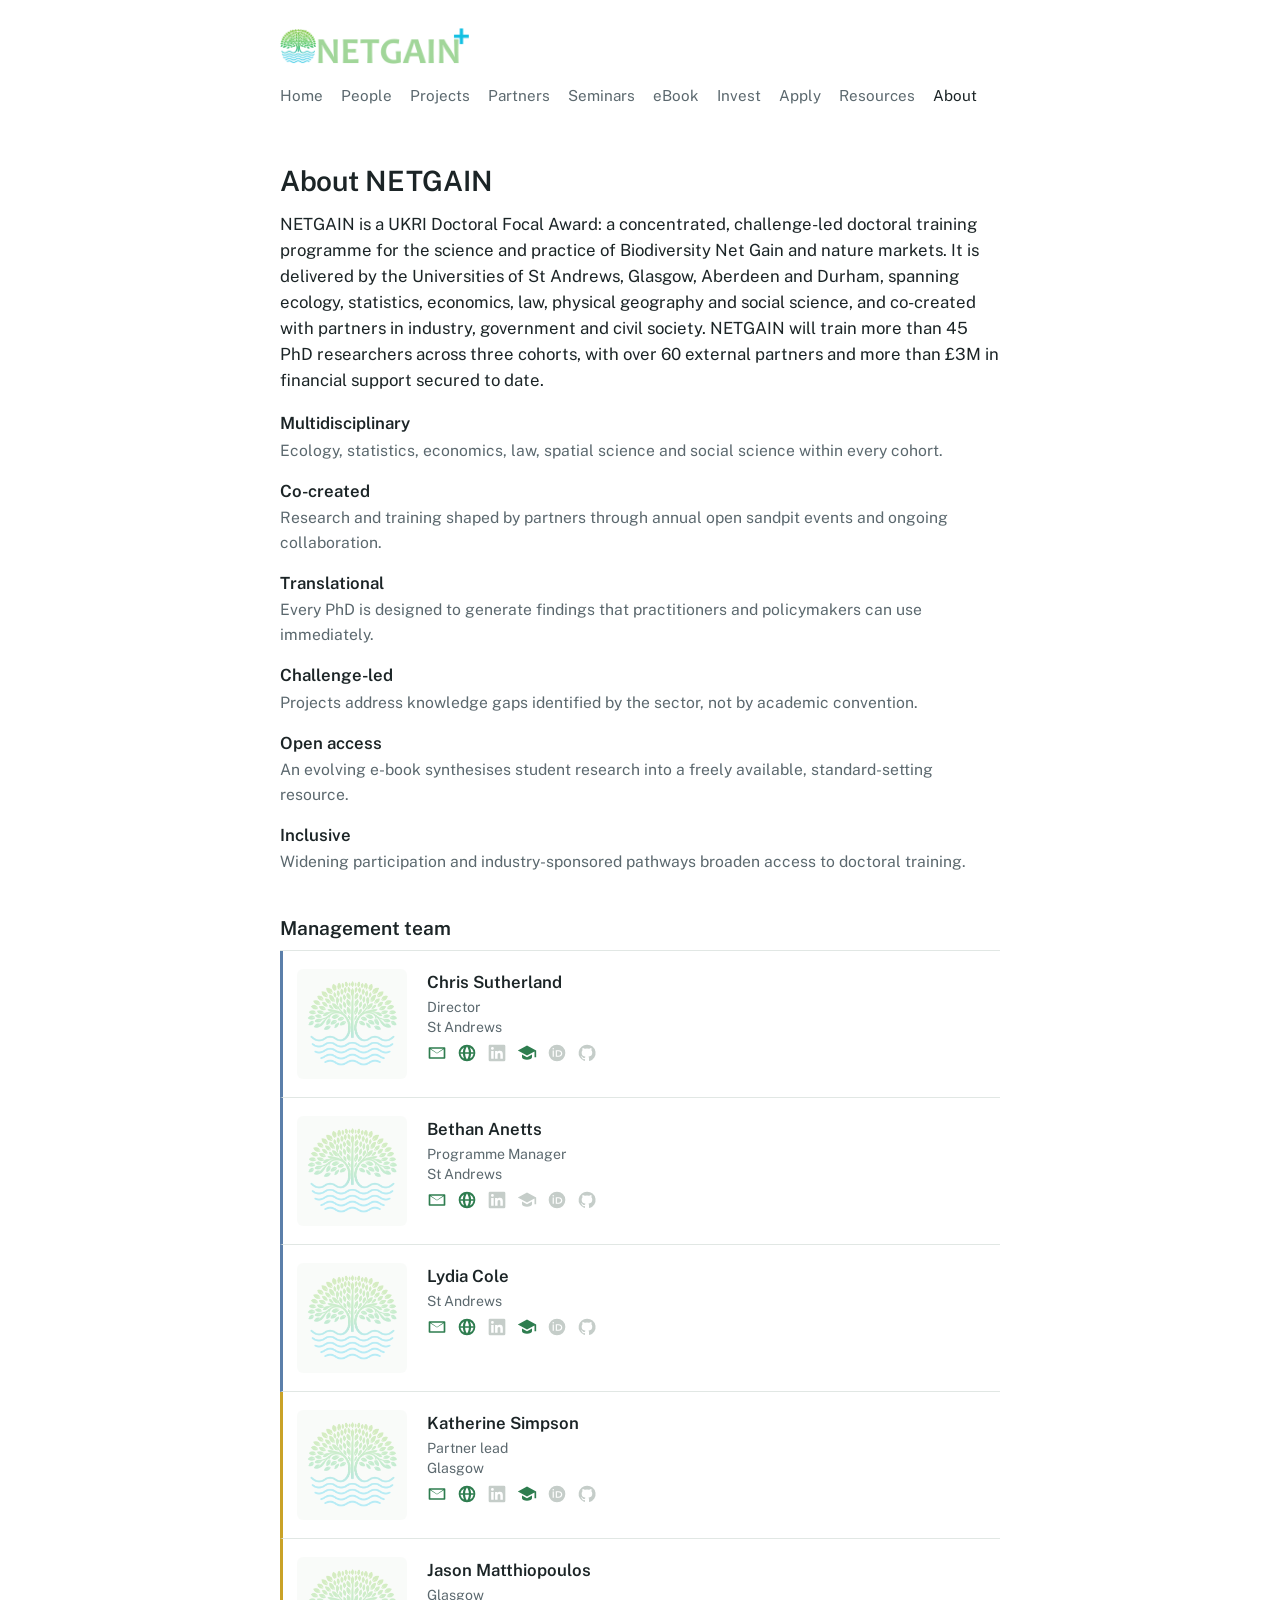
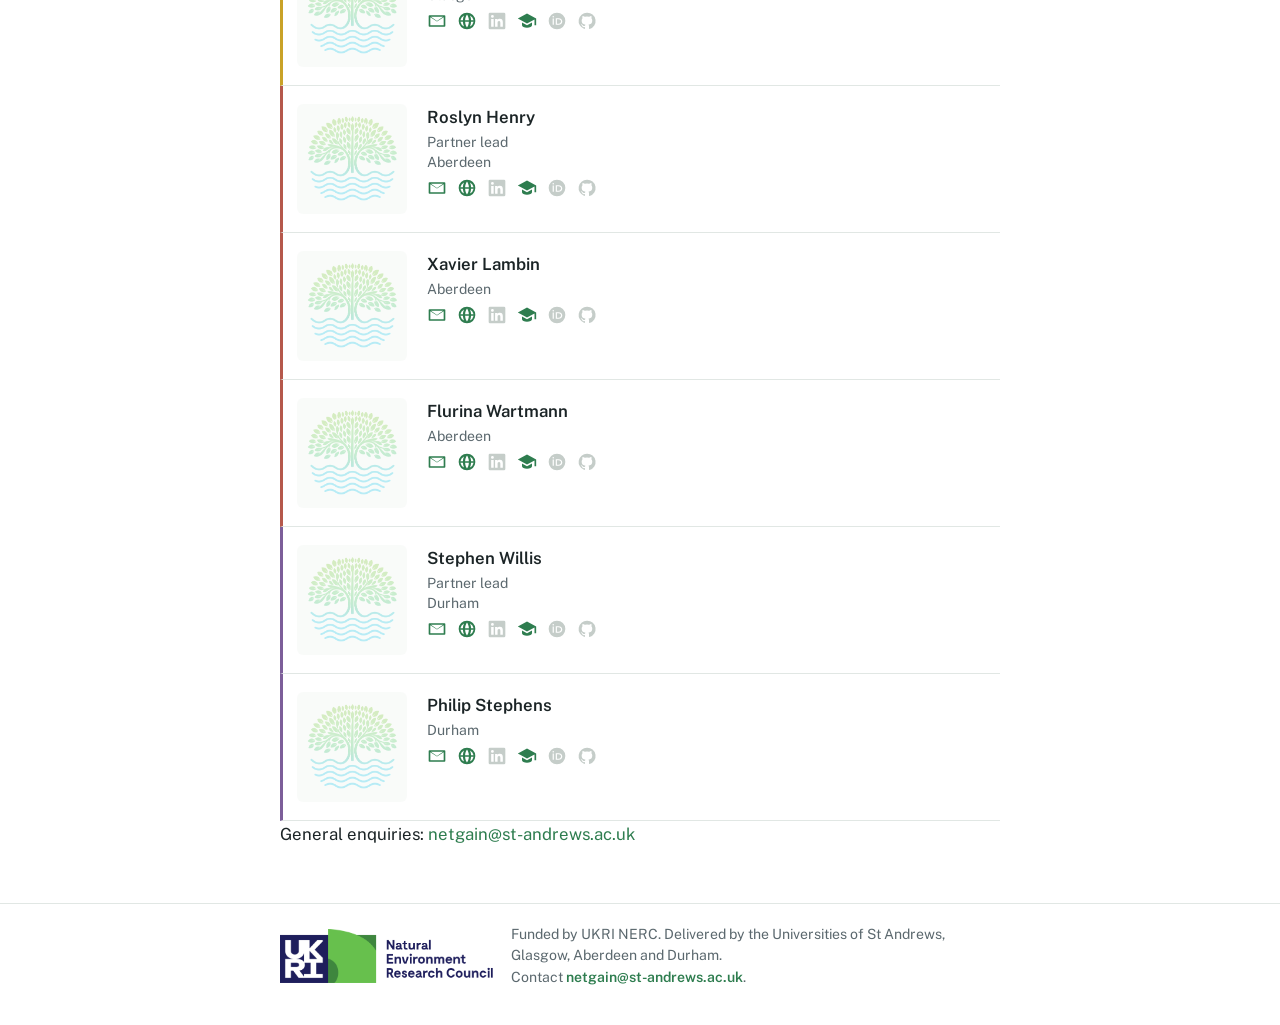
==== about.html @ c15785ba "People and team: photoname and type columns for headshots Co-Authored-By: Claude Fable 5.1 <noreply@" ====
<!doctype html>
<html lang="en-GB">
<head>
<meta charset="utf-8">
<meta name="viewport" content="width=device-width, initial-scale=1">
<title>About | NETGAIN</title>
<meta name="description" content="About the NETGAIN Doctoral Focal Award and its management team.">
<link rel="icon" type="image/png" sizes="64x64" href="assets/brand/favicon.png">
<link rel="icon" type="image/png" sizes="512x512" href="assets/brand/favicon-512.png">
<link rel="apple-touch-icon" href="assets/brand/apple-touch-icon.png">
<link rel="preconnect" href="https://fonts.googleapis.com">
<link rel="preconnect" href="https://fonts.gstatic.com" crossorigin>
<link href="https://fonts.googleapis.com/css2?family=Public+Sans:wght@400;600&display=swap" rel="stylesheet">
<link rel="stylesheet" href="assets/site.css?v=32">
</head>
<body>

<header class="site-header">
  <div class="wrap">
    <a class="brand" href="/" aria-label="NETGAIN home"><img src="assets/brand/logo_wide_transparent.png" alt="NETGAIN"></a>
    <button class="menu-btn" aria-expanded="false" aria-controls="nav" onclick="const n=document.getElementById('nav');const o=n.classList.toggle('open');this.setAttribute('aria-expanded',o);this.textContent=o?'Close':'Menu';this.parentElement.classList.toggle('open',o)">Menu</button>
    <nav class="nav" id="nav" aria-label="Main">
      <a href="/">Home</a>
      <a href="/people.html">People</a>
      <a href="/projects.html">Projects</a>
      <a href="/partners.html">Partners</a>
      <a href="/seminars.html">Seminars</a>
      <a href="/ebook.html">eBook</a>
      <a href="/invest.html">Invest</a>
      <a href="/apply.html">Apply</a>
      <a href="/resources.html">Resources</a>
      <a href="/about.html" aria-current="page">About</a>
    </nav>
  </div>
</header>

<main class="wrap prose">

  <section class="intro">
    <h1>About NETGAIN</h1>
    <p>NETGAIN is a UKRI Doctoral Focal Award: a concentrated, challenge-led doctoral training programme for the science and practice of Biodiversity Net Gain and nature markets. It is delivered by the Universities of St Andrews, Glasgow, Aberdeen and Durham, spanning ecology, statistics, economics, law, physical geography and social science, and co-created with partners in industry, government and civil society. NETGAIN will train more than 45 PhD researchers across three cohorts, with over 60 external partners and more than £3M in financial support secured to date.</p>
  </section>

  <dl class="defs">
    <dt>Multidisciplinary</dt><dd>Ecology, statistics, economics, law, spatial science and social science within every cohort.</dd>
    <dt>Co-created</dt><dd>Research and training shaped by partners through annual open sandpit events and ongoing collaboration.</dd>
    <dt>Translational</dt><dd>Every PhD is designed to generate findings that practitioners and policymakers can use immediately.</dd>
    <dt>Challenge-led</dt><dd>Projects address knowledge gaps identified by the sector, not by academic convention.</dd>
    <dt>Open access</dt><dd>An evolving e-book synthesises student research into a freely available, standard-setting resource.</dd>
    <dt>Inclusive</dt><dd>Widening participation and industry-sponsored pathways broaden access to doctoral training.</dd>
  </dl>


  <h2>Management team</h2>
  <ul class="people" id="team-list"></ul>
  <p class="quiet">General enquiries: <a href="mailto:netgain@st-andrews.ac.uk">netgain@st-andrews.ac.uk</a></p>

</main>

<footer class="site-footer">
  <div class="wrap">
    <span class="funder"><img src="assets/brand/ukri-nerc.png" alt="UKRI Natural Environment Research Council" onerror="this.remove()"><span>Funded by UKRI NERC. Delivered by the Universities of St Andrews, Glasgow, Aberdeen and Durham.<br>Contact <a class="email" href="mailto:netgain@st-andrews.ac.uk">netgain@st-andrews.ac.uk</a>.</span></span>
  </div>
</footer>

<script src="assets/common.js?v=32"></script>
<script src="assets/team.js?v=32"></script>
</body>
</html>
---- assets/site.css ----
:root {
  --ink: #1B2426;
  --ink-2: #5B686E;
  --link: #2E7D4F;
  --deep: #0E3B4A;
  --leaf: #7FC26F;
  --tide: #1BBFE0;
  --line: #E1E7E4;
  --tag: #EEF5EE;
  --paper: #FFFFFF;
  --sans: "Public Sans", system-ui, -apple-system, "Segoe UI", sans-serif;
  --max: 760px;
}

* { box-sizing: border-box; }
html { -webkit-text-size-adjust: 100%; }
body {
  margin: 0;
  font-family: var(--sans);
  font-size: 1.05rem;
  line-height: 1.55;
  color: var(--ink);
  background: var(--paper);
}
a { color: var(--link); text-decoration: none; }
a:hover { text-decoration: underline; text-underline-offset: 3px; }
:focus-visible { outline: 2px solid var(--tide); outline-offset: 2px; }
h1, h2 { font-weight: 600; line-height: 1.2; margin: 0 0 0.5em; }
h1 { font-size: 2rem; letter-spacing: -0.01em; }
h2 { font-size: 1.15rem; margin-top: 2.4em; }
p { margin: 0 0 1em; }

.wrap { max-width: var(--max); margin: 0 auto; padding: 0 20px; }

/* Header */
.site-header .wrap {
  display: flex; align-items: center; justify-content: space-between; gap: 20px; flex-wrap: wrap;
  padding-top: 28px; padding-bottom: 20px;
}
.brand img { display: block; height: 36px; width: auto; }
.nav { display: flex; gap: 18px; font-size: 0.95rem; }
.nav a { color: var(--ink-2); }
.nav a:hover, .nav a[aria-current] { color: var(--ink); }
.menu-btn { display: none; }

@media (max-width: 640px) {
  .site-header .wrap { flex-wrap: nowrap; }
  .menu-btn {
    display: inline-flex; align-items: center; gap: 8px;
    font: inherit; font-size: 0.92rem; font-weight: 600; color: var(--deep);
    background: var(--tag); border: 1px solid var(--line); border-radius: 5px;
    padding: 7px 14px; cursor: pointer;
  }
  .menu-btn[aria-expanded="true"] { background: var(--leaf); border-color: var(--leaf); }
  .nav { display: none; }
  .nav.open {
    display: flex; flex-wrap: wrap; gap: 8px;
    width: 100%; flex-basis: 100%; padding-top: 14px;
  }
  .nav.open a {
    color: var(--ink); background: var(--tag); border-radius: 5px;
    padding: 7px 14px; font-size: 0.92rem;
  }
  .nav.open a[aria-current] { background: var(--leaf); color: var(--deep); }
  .nav.open a:hover { text-decoration: none; background: var(--line); }
  .site-header .wrap.open { flex-wrap: wrap; }
}

/* Intro */
.intro { padding-top: 36px; }
.intro p { max-width: none; }
.intro .quiet { color: var(--ink-2); font-size: 0.98rem; }

/* Latest feed */
.feed { list-style: none; margin: 0; padding: 0; border-top: 1px solid var(--line); }
.feed li { display: grid; grid-template-columns: 96px 1fr auto; gap: 12px 16px; padding: 14px 0; border-bottom: 1px solid var(--line); align-items: baseline; }
.feed time { color: var(--ink-2); font-size: 0.9rem; white-space: nowrap; }
.feed .tag { font-size: 0.78rem; color: var(--deep); background: var(--tag); padding: 2px 8px; border-radius: 3px; white-space: nowrap; justify-self: end; }
.feed .tag.call { background: var(--leaf); color: var(--deep); }
.feed .text { font-size: 1rem; }
.feed .text a::after { content: " \2197"; font-size: 0.85em; color: var(--ink-2); }
.feed .text .meta { color: var(--ink-2); font-size: 0.92rem; }
.more { display: inline-block; margin-top: 14px; font-size: 0.95rem; }

/* Footer */
.site-footer { margin-top: 56px; padding: 20px 0 36px; border-top: 1px solid var(--line); color: var(--ink-2); font-size: 0.88rem; }
.site-footer .wrap { display: flex; justify-content: flex-start; gap: 16px; flex-wrap: wrap; }
.site-footer a { color: var(--ink-2); }

@media (max-width: 560px) {
  .feed li { grid-template-columns: 1fr auto; }
  .feed time { grid-column: 1 / -1; }
}

/* Institution tints: muted versions of each university's colour */
:root {
  --inst-st-andrews: #5B7FAA;
  --inst-glasgow: #C9A227;
  --inst-aberdeen: #B5584B;
  --inst-durham: #7C5E99;
}

/* Filters */
.filters { margin: 8px 0 20px; }
.filter-row { display: flex; align-items: center; gap: 10px; flex-wrap: wrap; padding: 6px 0; }
.filter-label { color: var(--ink-2); font-size: 0.88rem; width: 64px; flex: none; }
.chips { display: flex; flex-wrap: wrap; gap: 6px; }
.chip {
  font: inherit; font-size: 0.86rem; color: var(--ink); cursor: pointer;
  background: var(--tag); border: 1px solid transparent; border-radius: 5px; padding: 4px 11px;
}
.chip:hover { background: var(--line); }
.chip[aria-pressed="true"] { background: var(--leaf); color: var(--deep); }
.chip.inst-st-andrews { box-shadow: inset 3px 0 0 var(--inst-st-andrews); }
.chip.inst-glasgow { box-shadow: inset 3px 0 0 var(--inst-glasgow); }
.chip.inst-aberdeen { box-shadow: inset 3px 0 0 var(--inst-aberdeen); }
.chip.inst-durham { box-shadow: inset 3px 0 0 var(--inst-durham); }
.count { color: var(--ink-2); font-size: 0.88rem; margin: 10px 0 0; }

/* People list */
.people { list-style: none; margin: 0; padding: 0; border-top: 1px solid var(--line); }
.person {
  display: grid; grid-template-columns: 110px 1fr; gap: 20px; align-items: start;
  padding: 18px 0 18px 14px; border-bottom: 1px solid var(--line);
  border-left: 3px solid var(--line);
}
.person.inst-st-andrews { border-left-color: var(--inst-st-andrews); }
.person.inst-glasgow { border-left-color: var(--inst-glasgow); }
.person.inst-aberdeen { border-left-color: var(--inst-aberdeen); }
.person.inst-durham { border-left-color: var(--inst-durham); }
.person img { width: 110px; height: 110px; border-radius: 6px; object-fit: cover; background: var(--tag); }
.person h3 { font-size: 1.05rem; font-weight: 600; margin: 0 0 2px; }
.person .meta { color: var(--ink-2); font-size: 0.88rem; margin: 0 0 6px; line-height: 1.45; }
.person .project { margin: 0 0 4px; font-size: 0.98rem; max-width: none; }
.person .links { margin: 2px 0 0; display: flex; gap: 10px; }
.person .links a, .person .links span { display: inline-flex; width: 20px; height: 20px; color: var(--link); }
.person .links span { color: #C5CDC9; }
.person .links svg { width: 20px; height: 20px; fill: currentColor; }
.person .links a:hover { color: var(--deep); }
@media (max-width: 560px) {
  .person { grid-template-columns: 84px 1fr; gap: 14px; }
  .person img { width: 84px; height: 84px; }
  .filter-label { width: 100%; }
}

/* Projects list */
.search { font: inherit; font-size: 0.9rem; padding: 5px 10px; border: 1px solid var(--line); border-radius: 5px; width: min(100%, 340px); }
.projects-list { list-style: none; margin: 0; padding: 0; border-top: 1px solid var(--line); }
.project-row { padding: 14px 0 14px 14px; border-bottom: 1px solid var(--line); border-left: 3px solid var(--line); --marker: 1.3em; }
.project-row.inst-st-andrews { border-left-color: var(--inst-st-andrews); }
.project-row.inst-glasgow { border-left-color: var(--inst-glasgow); }
.project-row.inst-aberdeen { border-left-color: var(--inst-aberdeen); }
.project-row.inst-durham { border-left-color: var(--inst-durham); }
.project-toggle { display: block; width: 100%; text-align: left; font: inherit; background: none; border: 0; padding: 0; cursor: pointer; color: inherit; }
.project-title { display: grid; grid-template-columns: var(--marker) 1fr; font-weight: 600; font-size: 1.02rem; line-height: 1.35; }
.project-title::before { content: "+"; color: var(--ink-2); font-weight: 400; }
.project-toggle[aria-expanded="true"] .project-title::before { content: "\2212"; }
.project-toggle:hover .project-title { color: var(--link); }
.project-team { display: block; color: var(--ink-2); font-size: 0.88rem; margin: 3px 0 0 var(--marker); }
.project-where { display: block; color: var(--ink-2); font-size: 0.88rem; margin: 1px 0 0 var(--marker); }
.partners { display: flex; flex-wrap: wrap; gap: 6px 16px; align-items: center; margin: 12px 0 0; font-size: 0.86rem; color: var(--ink-2); }
.partner img { height: 44px; width: auto; max-width: 200px; object-fit: contain; display: block; }

.project-summary { margin: 10px 0 2px var(--marker); max-width: none; font-size: 0.98rem; }
.project-summary p { margin: 0; }

/* Partners */
.tier { margin-top: 8px; }
.tier h2 { margin-top: 2em; }
.tier .quiet { color: var(--ink-2); font-size: 0.95rem; max-width: none; }
.logo-grid { list-style: none; margin: 14px 0 0; padding: 0; display: grid; grid-template-columns: repeat(4, 1fr); gap: 18px 16px; }
.logo-grid a, .logo-grid .nolink { display: block; text-decoration: none; color: var(--ink-2); }
.logo-box { display: flex; align-items: center; justify-content: center; height: 72px; border: 1px solid var(--line); border-radius: 6px; padding: 10px; background: var(--paper); }
.logo-box img { max-height: 100%; max-width: 100%; object-fit: contain; }
.logo-box img.placeholder { opacity: 0.35; max-height: 44px; }
.logo-name { display: block; font-size: 0.82rem; line-height: 1.3; margin-top: 6px; text-align: center; }
.logo-grid a:hover .logo-box { border-color: var(--leaf); }
.logo-grid a:hover .logo-name { color: var(--link); }
@media (max-width: 560px) { .logo-grid { grid-template-columns: repeat(3, 1fr); gap: 14px 10px; } .logo-box { height: 60px; } }

/* Tabs and seminars */
.tabs { display: flex; gap: 4px; border-bottom: 1px solid var(--line); margin: 4px 0 10px; }
.tab { font: inherit; font-size: 0.95rem; background: none; border: 0; border-bottom: 2px solid transparent; padding: 8px 12px; margin-bottom: -1px; color: var(--ink-2); cursor: pointer; }
.tab[aria-selected="true"] { color: var(--ink); border-bottom-color: var(--leaf); font-weight: 600; }
.tab:hover { color: var(--ink); }
.seminar-row { border-left-color: var(--leaf); }
.seminar-links { margin-top: 10px !important; font-size: 0.92rem; }
.seminar-links .dead { color: #B9C2BE; }
.empty { padding: 18px 0; color: var(--ink-2); font-size: 0.95rem; }

/* Prose pages */
.prose h1 { font-size: 1.75rem; max-width: 26ch; }
.prose h2 { font-size: 1.2rem; margin-top: 2.2em; }
.prose h3 { font-size: 1.02rem; font-weight: 600; margin: 1.6em 0 0.4em; }
.prose p { max-width: none; }
.facts { list-style: none; margin: 12px 0 0; padding: 12px 0; border-top: 1px solid var(--line); border-bottom: 1px solid var(--line); display: grid; grid-template-columns: repeat(4, 1fr); gap: 12px; font-size: 0.9rem; color: var(--ink-2); line-height: 1.35; }
.facts b { display: block; font-size: 1.4rem; font-weight: 600; color: var(--ink); }
.defs { margin: 0.6em 0 0; max-width: none; }
.defs dt { font-weight: 600; margin-top: 0.9em; }
.defs dd { margin: 0.15em 0 0; color: var(--ink-2); font-size: 0.98rem; }
.defs .cost { display: block; margin-top: 4px; color: var(--link); font-size: 0.92rem; }
.prose blockquote { margin: 1.4em 0 0; padding-left: 14px; border-left: 3px solid var(--leaf); max-width: none; }
.prose blockquote cite { display: block; font-style: normal; color: var(--ink-2); font-size: 0.88rem; margin-top: 4px; }
@media (max-width: 560px) { .facts { grid-template-columns: repeat(2, 1fr); } }

/* Folds */
.defs.invest dt { font-size: 1.05rem; margin-top: 1.2em; }
.defs.invest dd { color: var(--ink); }
.fold { border-top: 1px solid var(--line); margin-top: 1.6em; max-width: none; }
.fold:last-of-type { border-bottom: 1px solid var(--line); }
.fold summary { cursor: pointer; font-weight: 600; padding: 12px 0; list-style: none; display: grid; grid-template-columns: 1.3em 1fr; }
.fold summary::-webkit-details-marker { display: none; }
.fold summary::before { content: "+"; color: var(--ink-2); font-weight: 400; }
.fold[open] summary::before { content: "\2212"; }
.fold summary:hover { color: var(--link); }
.fold > :not(summary) { margin-left: 1.3em; }
.fold > p, .fold > dl, .fold > blockquote { margin-bottom: 1em; }
.fold .defs { margin-top: 0; }
.person img.placeholder { opacity: 0.3; object-fit: contain; padding: 10px; }
.prose .person h3 { margin: 0 0 2px; font-size: 1.05rem; }
.prose .person p { max-width: none; }

/* Invest options */
.options { list-style: none; margin: 8px 0 0; padding: 0; display: grid; gap: 14px; max-width: none; }
.options li { border: 1px solid var(--line); border-left: 3px solid var(--leaf); border-radius: 6px; padding: 16px 18px 14px; background: var(--paper); }
.prose .options h2 { margin: 0 0 6px; font-size: 1.1rem; }
.prose .options p { margin: 0 0 10px; font-size: 0.98rem; color: var(--ink); }
.option-link { font-size: 0.92rem; font-weight: 600; }

/* Apply */
.panel { padding-top: 6px; }
.prose .panel h2 { margin-top: 1.2em; }
.plain { margin: 0 0 1em; padding-left: 1.2em; max-width: none; }
.plain li { margin-bottom: 4px; }
.tabs { flex-wrap: wrap; }
.btn { display: inline-block; background: var(--canopy, #2E7D4F); color: #fff; font-weight: 600; font-size: 0.95rem; padding: 10px 18px; border-radius: 6px; text-decoration: none; }
.btn:hover { background: var(--deep); color: #fff; text-decoration: none; }
.prose .options p:has(.btn) { margin: 12px 0 10px; }

/* Resources */
.resources { list-style: none; margin: 8px 0 0; padding: 0; max-width: none; border-top: 1px solid var(--line); }
.resources li { padding: 16px 0; border-bottom: 1px solid var(--line); }
.prose .resources h2 { margin: 0 0 4px; font-size: 1.1rem; }
.prose .resources p { margin: 0 0 6px; color: var(--ink-2); font-size: 0.98rem; }
.resources .dead { color: #B9C2BE; font-size: 0.9rem; }
.funder { display: flex; align-items: center; gap: 18px; }
.funder img { height: 54px; width: auto; display: block; flex: none; }
.funder > span { max-width: none; }
.site-footer a.email { color: var(--link); font-weight: 600; }
.site-footer a.email:hover { color: var(--deep); }
@media (max-width: 560px) { .funder img { height: 46px; } }
.ebook-row { border-left-color: var(--tide); }
.doi { color: var(--ink-2); }
.cover-intro { display: flex; gap: 28px; align-items: center; margin-top: 6px; }
.cover-intro > div > p:last-child { margin-bottom: 0; }
.cover { flex: none; width: 200px; }
.cover img { width: 100%; height: auto; display: block; border: 1px solid var(--line); border-radius: 4px; box-shadow: 0 2px 8px rgba(0,0,0,0.08); }
@media (max-width: 560px) { .cover-intro { flex-direction: column; gap: 16px; } .cover { width: 130px; } }

/* People lightbox */
.open-person { font: inherit; background: none; border: 0; padding: 0; cursor: pointer; color: inherit; text-align: left; }
.open-person img { display: block; }
.open-person:hover img { outline: 2px solid var(--leaf); outline-offset: 2px; }
.bio-btn { font-size: 0.82rem; font-weight: 400; color: var(--link); margin-left: 6px; vertical-align: middle; border: 1px solid var(--line); border-radius: 4px; padding: 1px 7px; }
.bio-btn:hover { background: var(--tag); color: var(--deep); }
.lightbox { position: fixed; inset: 0; background: rgba(20, 30, 32, 0.55); display: flex; align-items: center; justify-content: center; padding: 20px; z-index: 50; }
.lightbox[hidden] { display: none; }
.lightbox-panel { position: relative; background: var(--paper); border-radius: 8px; max-width: 720px; width: 100%; max-height: 90vh; overflow: auto; padding: 28px; box-shadow: 0 10px 40px rgba(0,0,0,0.25); }
.lightbox-close { position: absolute; top: 10px; right: 12px; font: inherit; font-size: 1.6rem; line-height: 1; background: none; border: 0; color: var(--ink-2); cursor: pointer; padding: 4px 8px; }
.lightbox-close:hover { color: var(--ink); }
.lightbox-body { display: grid; grid-template-columns: 180px 1fr; gap: 24px; align-items: start; }
.lightbox-body img { width: 180px; height: 180px; object-fit: cover; border-radius: 6px; background: var(--tag); }
.lightbox-body h2 { margin: 0 0 6px; font-size: 1.35rem; }
.lightbox-body .meta { color: var(--ink-2); font-size: 0.92rem; margin: 0 0 10px; line-height: 1.45; }
.lightbox-body .project { font-weight: 600; margin: 0 0 10px; }
.lightbox-body .bio { margin: 0 0 12px; font-size: 0.98rem; }
.lightbox-body .links { margin: 0; display: flex; gap: 10px; }
.lightbox-body .links a, .lightbox-body .links span { display: inline-flex; width: 22px; height: 22px; color: var(--link); }
.lightbox-body .links span { color: #C5CDC9; }
.lightbox-body .links svg { width: 22px; height: 22px; fill: currentColor; }
@media (max-width: 560px) {
  .lightbox-body { grid-template-columns: 1fr; }
  .lightbox-body img { width: 120px; height: 120px; }
  .lightbox-panel { padding: 22px 18px; }
}
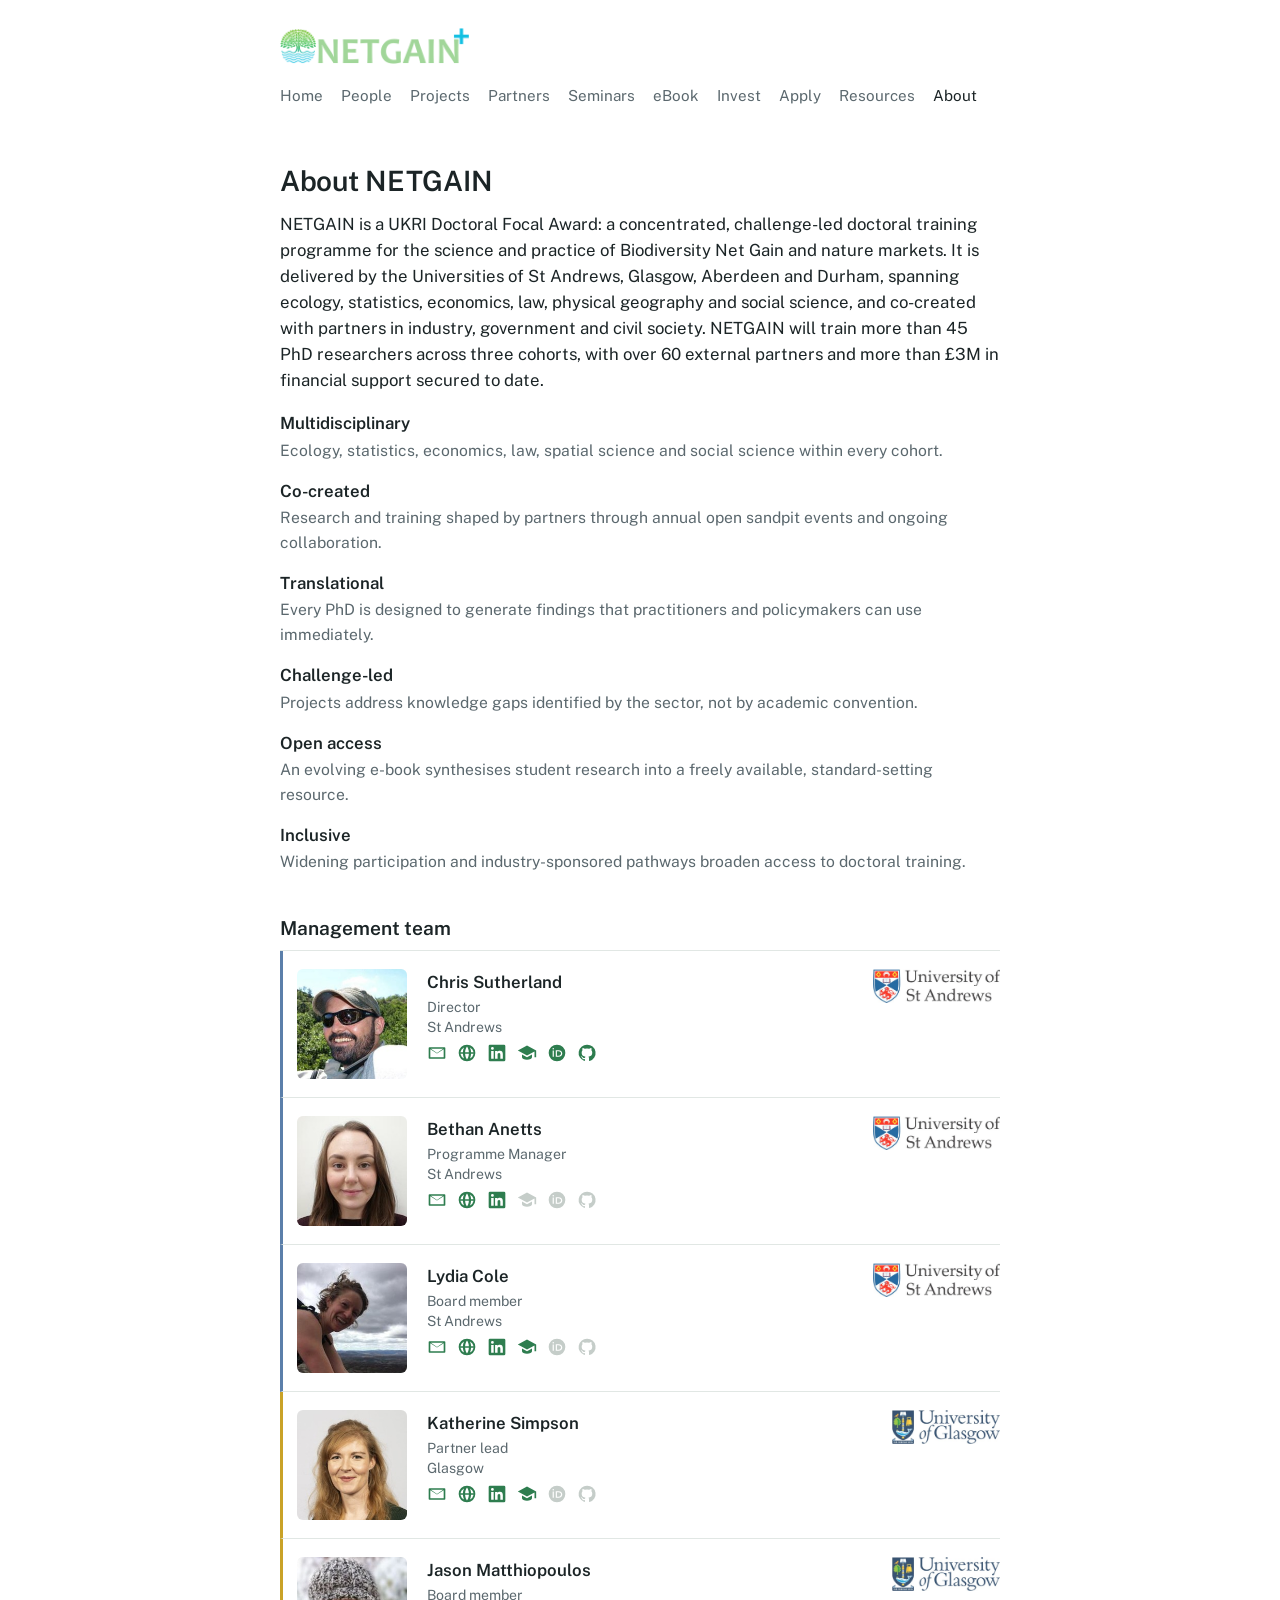
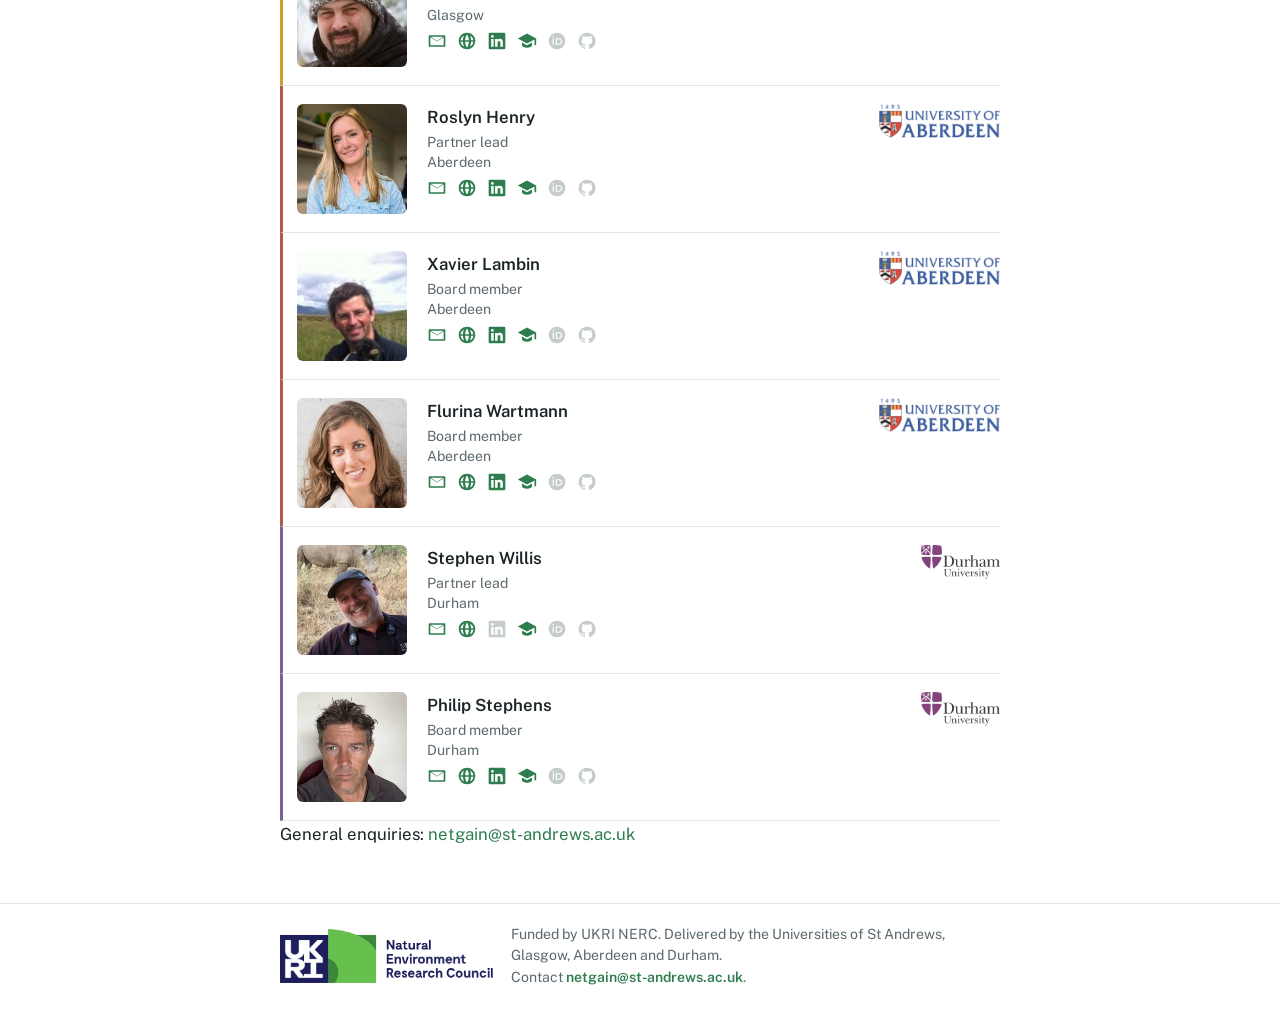
==== commit c1a57faf: "About: small university logo on each team row Co-Authored-By: Claude Fable 5.1 <noreply@anthropic.co" ====
--- a/about.html
+++ b/about.html
@@ -11,7 +11,7 @@
 <link rel="preconnect" href="https://fonts.googleapis.com">
 <link rel="preconnect" href="https://fonts.gstatic.com" crossorigin>
 <link href="https://fonts.googleapis.com/css2?family=Public+Sans:wght@400;600&display=swap" rel="stylesheet">
-<link rel="stylesheet" href="assets/site.css?v=32">
+<link rel="stylesheet" href="assets/site.css?v=35">
 </head>
 <body>
 
@@ -63,7 +63,7 @@
   </div>
 </footer>
 
-<script src="assets/common.js?v=32"></script>
-<script src="assets/team.js?v=32"></script>
+<script src="assets/common.js?v=35"></script>
+<script src="assets/team.js?v=35"></script>
 </body>
 </html>
--- a/assets/site.css
+++ b/assets/site.css
@@ -283,3 +283,13 @@
   .lightbox-body img { width: 120px; height: 120px; }
   .lightbox-panel { padding: 22px 18px; }
 }
+
+.pronouns { font-weight: 400; font-size: 0.82rem; color: var(--ink-2); margin-left: 4px; }
+.lightbox-body img.placeholder { opacity: 0.3; object-fit: contain; padding: 20px; }
+
+.logo-text { font-weight: 600; color: var(--ink-2); text-align: center; font-size: 0.95rem; line-height: 1.3; padding: 0 6px; }
+
+/* Team rows: small university logo on the right */
+#team-list .person { grid-template-columns: 110px 1fr auto; }
+#team-list .person img.uni-logo { width: auto; height: 34px; max-width: 150px; border-radius: 0; object-fit: contain; background: none; align-self: start; justify-self: end; opacity: 0.85; }
+@media (max-width: 560px) { #team-list .person { grid-template-columns: 84px 1fr; } .uni-logo { display: none; } }
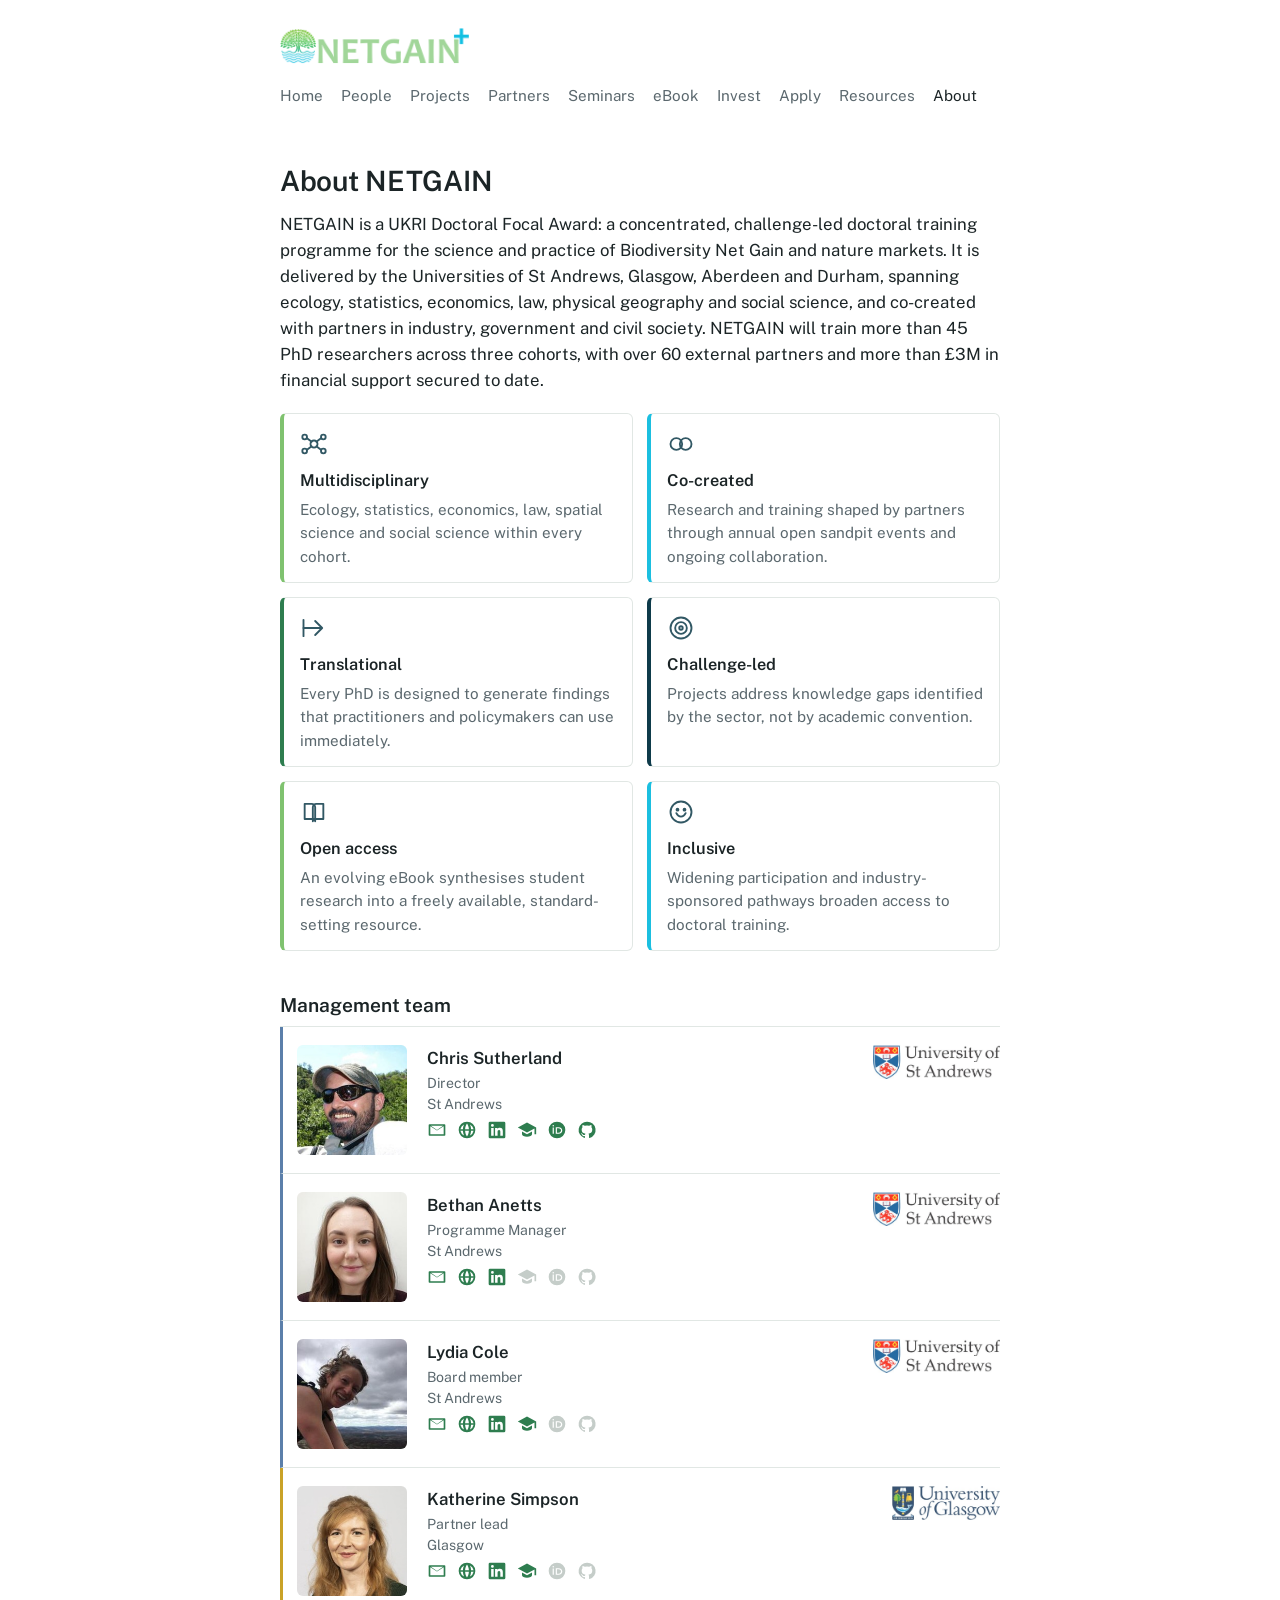
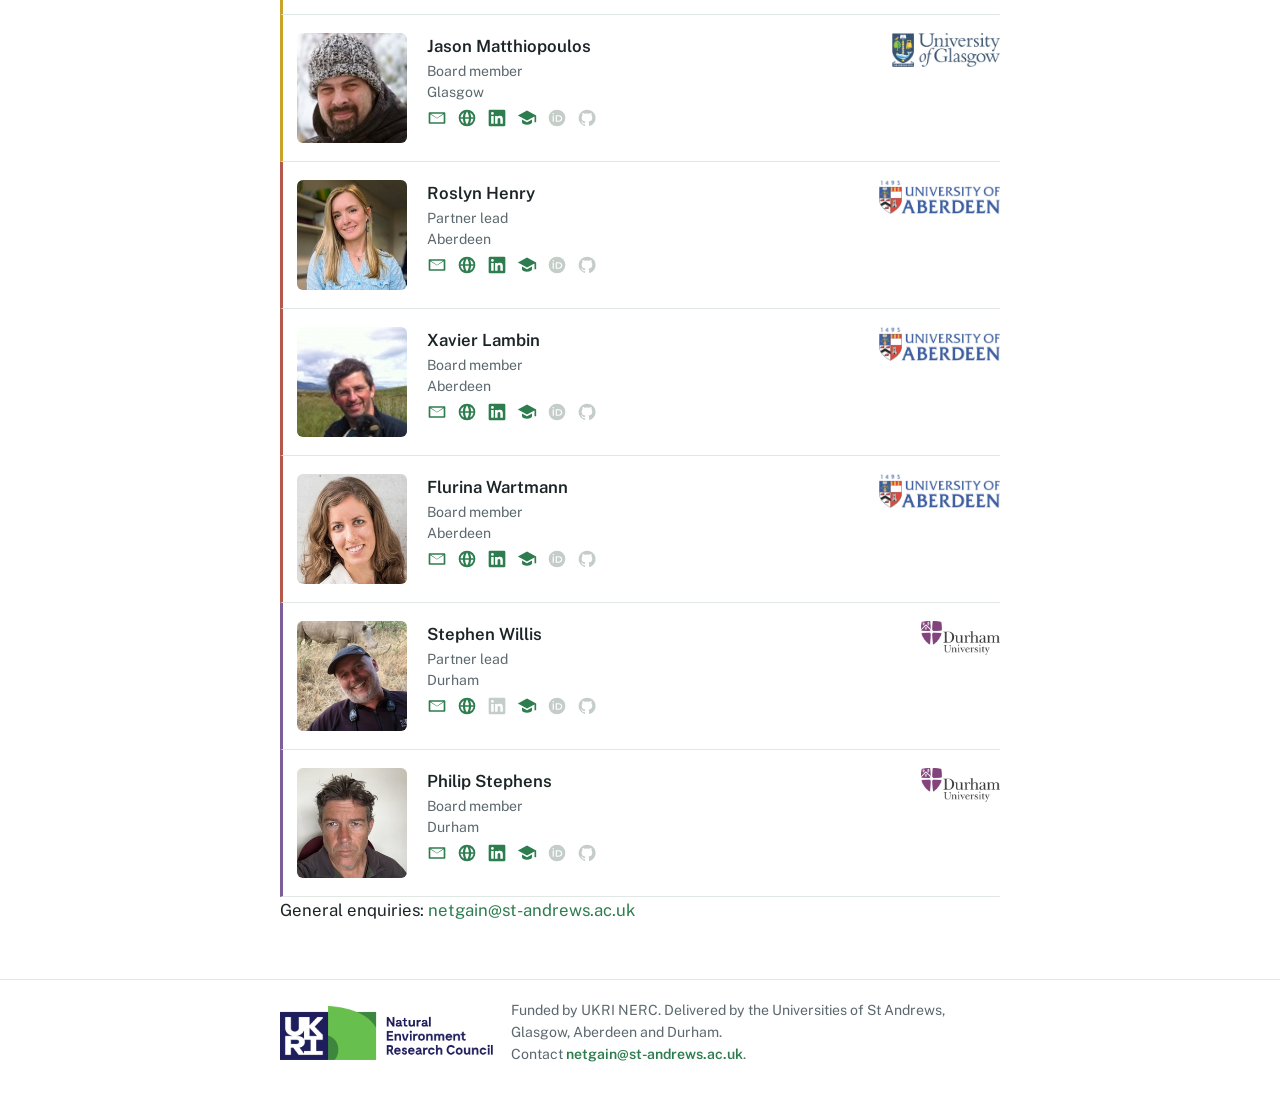
==== commit 56a0e05b: "About: core ideas as an icon tile grid Co-Authored-By: Claude Fable 5.1 <noreply@anthropic.com> Clau" ====
--- a/about.html
+++ b/about.html
@@ -11,7 +11,7 @@
 <link rel="preconnect" href="https://fonts.googleapis.com">
 <link rel="preconnect" href="https://fonts.gstatic.com" crossorigin>
 <link href="https://fonts.googleapis.com/css2?family=Public+Sans:wght@400;600&display=swap" rel="stylesheet">
-<link rel="stylesheet" href="assets/site.css?v=35">
+<link rel="stylesheet" href="assets/site.css?v=36">
 </head>
 <body>
 
@@ -41,14 +41,14 @@
     <p>NETGAIN is a UKRI Doctoral Focal Award: a concentrated, challenge-led doctoral training programme for the science and practice of Biodiversity Net Gain and nature markets. It is delivered by the Universities of St Andrews, Glasgow, Aberdeen and Durham, spanning ecology, statistics, economics, law, physical geography and social science, and co-created with partners in industry, government and civil society. NETGAIN will train more than 45 PhD researchers across three cohorts, with over 60 external partners and more than £3M in financial support secured to date.</p>
   </section>
 
-  <dl class="defs">
-    <dt>Multidisciplinary</dt><dd>Ecology, statistics, economics, law, spatial science and social science within every cohort.</dd>
-    <dt>Co-created</dt><dd>Research and training shaped by partners through annual open sandpit events and ongoing collaboration.</dd>
-    <dt>Translational</dt><dd>Every PhD is designed to generate findings that practitioners and policymakers can use immediately.</dd>
-    <dt>Challenge-led</dt><dd>Projects address knowledge gaps identified by the sector, not by academic convention.</dd>
-    <dt>Open access</dt><dd>An evolving e-book synthesises student research into a freely available, standard-setting resource.</dd>
-    <dt>Inclusive</dt><dd>Widening participation and industry-sponsored pathways broaden access to doctoral training.</dd>
-  </dl>
+  <ul class="ideas">
+    <li class="idea c1"><svg viewBox="0 0 24 24"><circle cx="12" cy="12" r="3"/><circle cx="4" cy="6" r="2"/><circle cx="20" cy="6" r="2"/><circle cx="4" cy="18" r="2"/><circle cx="20" cy="18" r="2"/><path d="M6 7l4 3M18 7l-4 3M6 17l4-3M18 17l-4-3"/></svg><h3>Multidisciplinary</h3><p>Ecology, statistics, economics, law, spatial science and social science within every cohort.</p></li>
+    <li class="idea c2"><svg viewBox="0 0 24 24"><circle cx="8" cy="12" r="5"/><circle cx="16" cy="12" r="5"/></svg><h3>Co-created</h3><p>Research and training shaped by partners through annual open sandpit events and ongoing collaboration.</p></li>
+    <li class="idea c3"><svg viewBox="0 0 24 24"><path d="M3 12h14M13 6l6 6-6 6"/><path d="M3 5v14"/></svg><h3>Translational</h3><p>Every PhD is designed to generate findings that practitioners and policymakers can use immediately.</p></li>
+    <li class="idea c4"><svg viewBox="0 0 24 24"><circle cx="12" cy="12" r="9"/><circle cx="12" cy="12" r="5"/><circle cx="12" cy="12" r="1.5"/></svg><h3>Challenge-led</h3><p>Projects address knowledge gaps identified by the sector, not by academic convention.</p></li>
+    <li class="idea c1"><svg viewBox="0 0 24 24"><path d="M4 5h6a3 3 0 0 1 3 3v12a2 2 0 0 0-2-2H4z"/><path d="M20 5h-6a3 3 0 0 0-3 3v12a2 2 0 0 1 2-2h7z"/></svg><h3>Open access</h3><p>An evolving eBook synthesises student research into a freely available, standard-setting resource.</p></li>
+    <li class="idea c2"><svg viewBox="0 0 24 24"><circle cx="12" cy="12" r="9"/><path d="M8 13c1 2 2.5 3 4 3s3-1 4-3"/><circle cx="9" cy="10" r=".8"/><circle cx="15" cy="10" r=".8"/></svg><h3>Inclusive</h3><p>Widening participation and industry-sponsored pathways broaden access to doctoral training.</p></li>
+  </ul>
 
 
   <h2>Management team</h2>
@@ -63,7 +63,7 @@
   </div>
 </footer>
 
-<script src="assets/common.js?v=35"></script>
-<script src="assets/team.js?v=35"></script>
+<script src="assets/common.js?v=36"></script>
+<script src="assets/team.js?v=36"></script>
 </body>
 </html>
--- a/assets/site.css
+++ b/assets/site.css
@@ -293,3 +293,15 @@
 #team-list .person { grid-template-columns: 110px 1fr auto; }
 #team-list .person img.uni-logo { width: auto; height: 34px; max-width: 150px; border-radius: 0; object-fit: contain; background: none; align-self: start; justify-self: end; opacity: 0.85; }
 @media (max-width: 560px) { #team-list .person { grid-template-columns: 84px 1fr; } .uni-logo { display: none; } }
+
+/* About: core ideas */
+.ideas { list-style: none; margin: 20px 0 0; padding: 0; display: grid; grid-template-columns: 1fr 1fr; gap: 14px; }
+.idea { border: 1px solid var(--line); border-left-width: 4px; border-radius: 6px; padding: 16px 16px 14px; background: var(--paper); }
+.idea.c1 { border-left-color: var(--leaf); }
+.idea.c2 { border-left-color: var(--tide); }
+.idea.c3 { border-left-color: var(--canopy, #2E7D4F); }
+.idea.c4 { border-left-color: var(--deep); }
+.idea svg { width: 28px; height: 28px; fill: none; stroke: var(--deep); stroke-width: 1.6; stroke-linecap: round; stroke-linejoin: round; display: block; margin-bottom: 10px; opacity: 0.85; }
+.prose .idea h3 { margin: 0 0 4px; font-size: 1.02rem; }
+.prose .idea p { margin: 0; font-size: 0.95rem; color: var(--ink-2); }
+@media (max-width: 560px) { .ideas { grid-template-columns: 1fr; } }
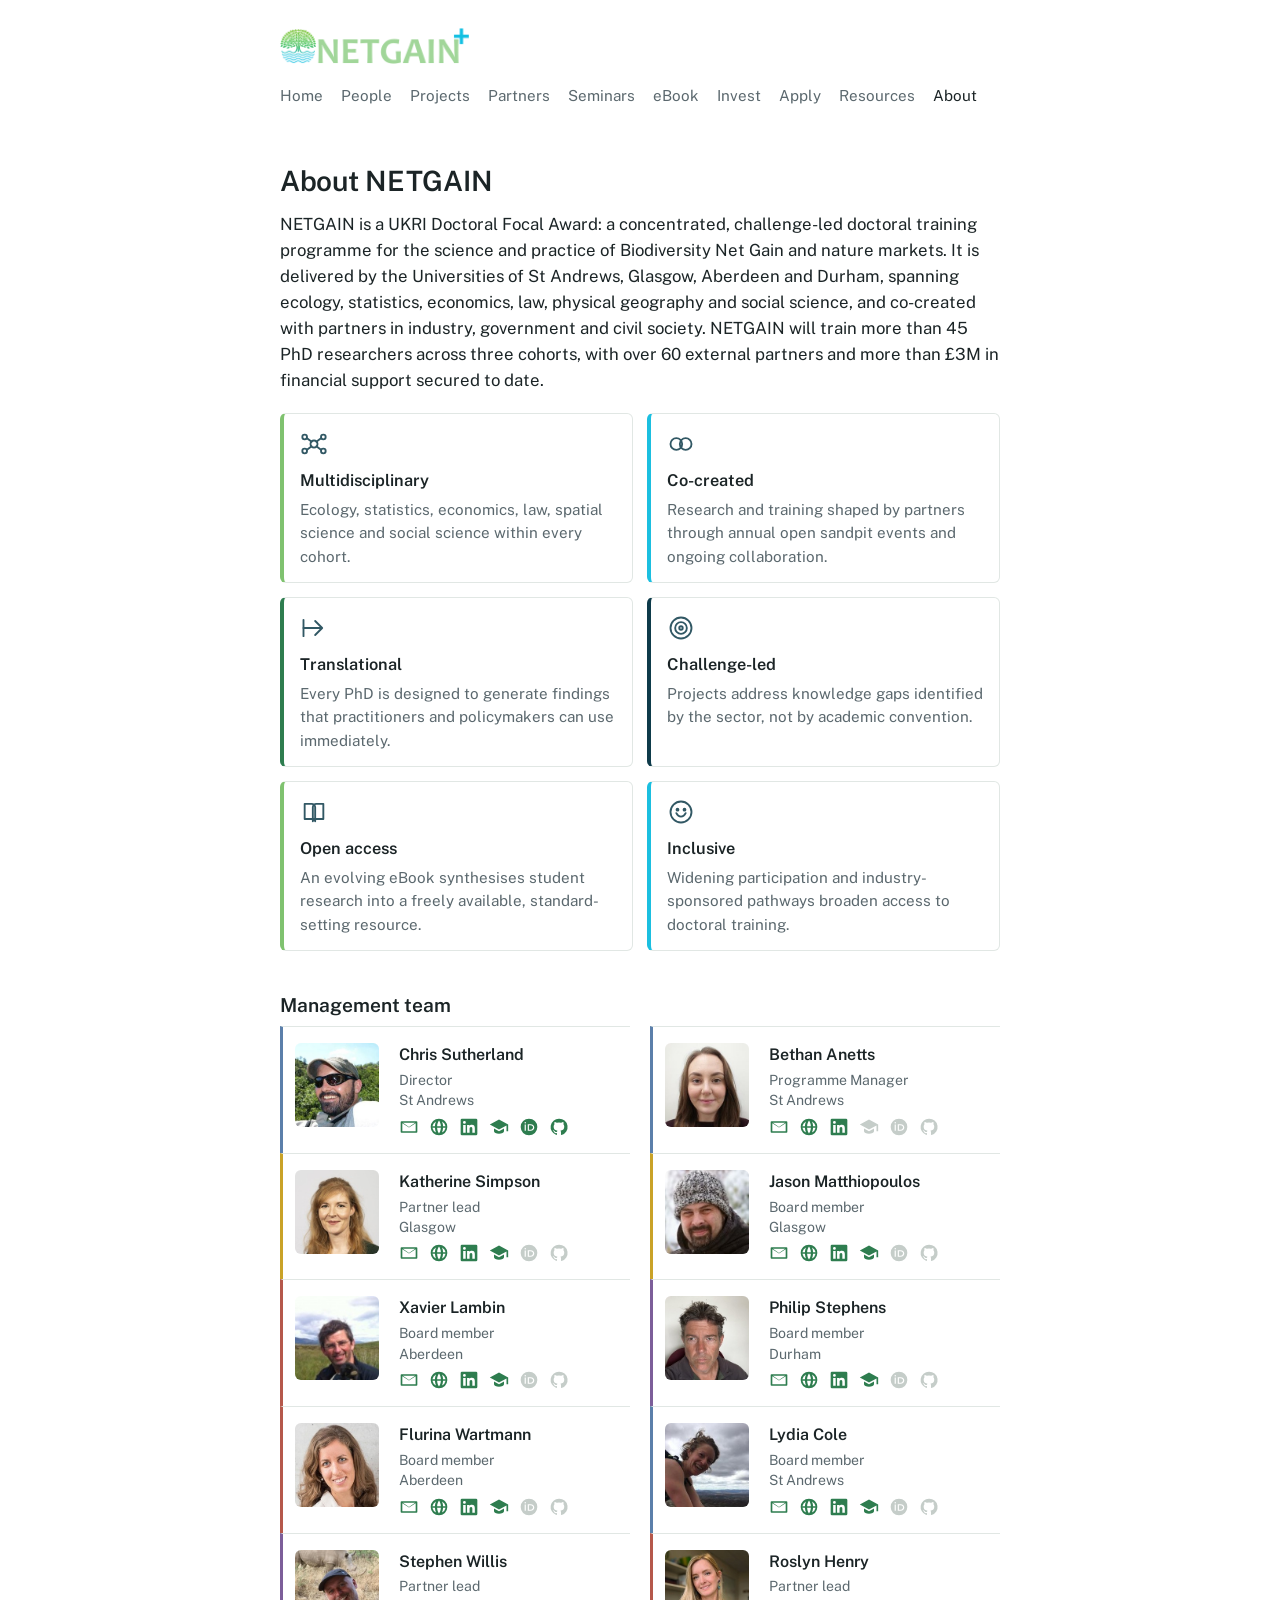
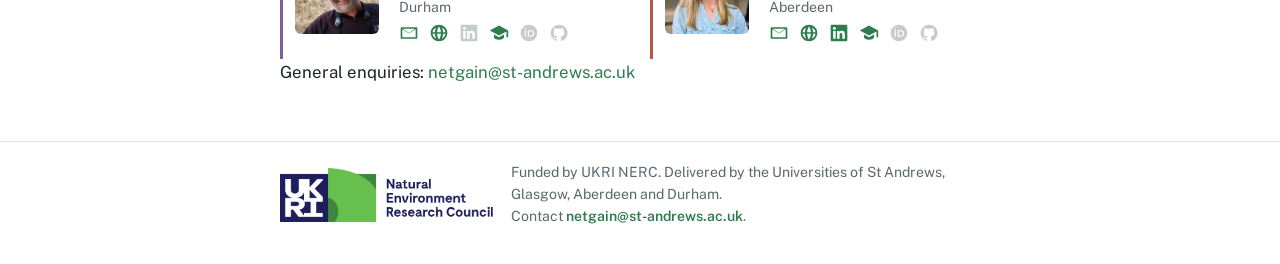
==== commit 60a97015: "About: two-column team grid, director and manager first, rest shuffled Co-Authored-By: Claude Fable " ====
--- a/about.html
+++ b/about.html
@@ -11,7 +11,7 @@
 <link rel="preconnect" href="https://fonts.googleapis.com">
 <link rel="preconnect" href="https://fonts.gstatic.com" crossorigin>
 <link href="https://fonts.googleapis.com/css2?family=Public+Sans:wght@400;600&display=swap" rel="stylesheet">
-<link rel="stylesheet" href="assets/site.css?v=36">
+<link rel="stylesheet" href="assets/site.css?v=37">
 </head>
 <body>
 
@@ -63,7 +63,7 @@
   </div>
 </footer>
 
-<script src="assets/common.js?v=36"></script>
-<script src="assets/team.js?v=36"></script>
+<script src="assets/common.js?v=37"></script>
+<script src="assets/team.js?v=37"></script>
 </body>
 </html>
--- a/assets/site.css
+++ b/assets/site.css
@@ -290,9 +290,12 @@
 .logo-text { font-weight: 600; color: var(--ink-2); text-align: center; font-size: 0.95rem; line-height: 1.3; padding: 0 6px; }
 
 /* Team rows: small university logo on the right */
-#team-list .person { grid-template-columns: 110px 1fr auto; }
-#team-list .person img.uni-logo { width: auto; height: 34px; max-width: 150px; border-radius: 0; object-fit: contain; background: none; align-self: start; justify-self: end; opacity: 0.85; }
-@media (max-width: 560px) { #team-list .person { grid-template-columns: 84px 1fr; } .uni-logo { display: none; } }
+#team-list { display: grid; grid-template-columns: 1fr 1fr; gap: 0 20px; border-top: 0; }
+#team-list .person { grid-template-columns: 84px 1fr; padding: 16px 0 16px 12px; border-top: 1px solid var(--line); border-bottom: 0; position: relative; }
+#team-list .person img:not(.uni-logo) { width: 84px; height: 84px; }
+#team-list .person h3 { font-size: 1rem; }
+#team-list .person img.uni-logo { display: none;  position: absolute; right: 0; top: 16px; width: auto; height: 22px; max-width: 96px; border-radius: 0; object-fit: contain; background: none; opacity: 0.8; }
+@media (max-width: 640px) { #team-list { grid-template-columns: 1fr; } .uni-logo { display: none; } }
 
 /* About: core ideas */
 .ideas { list-style: none; margin: 20px 0 0; padding: 0; display: grid; grid-template-columns: 1fr 1fr; gap: 14px; }
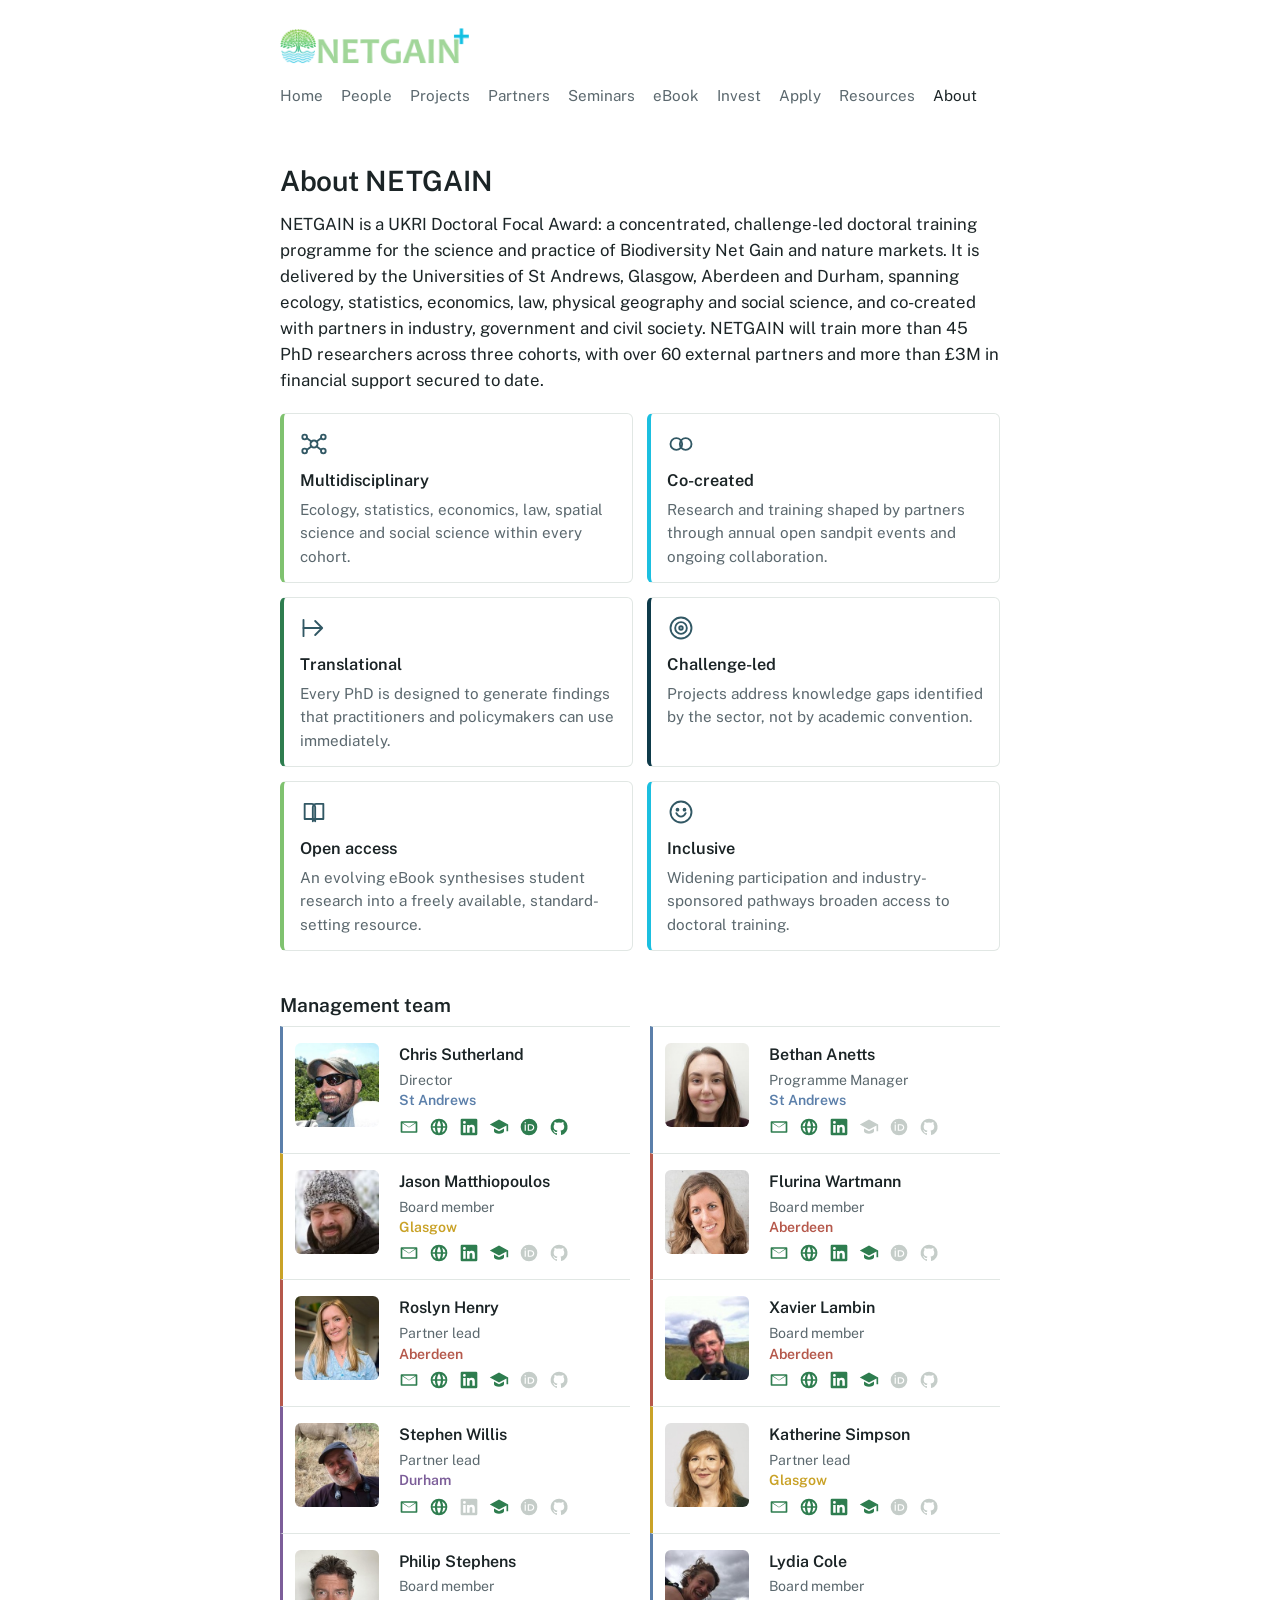
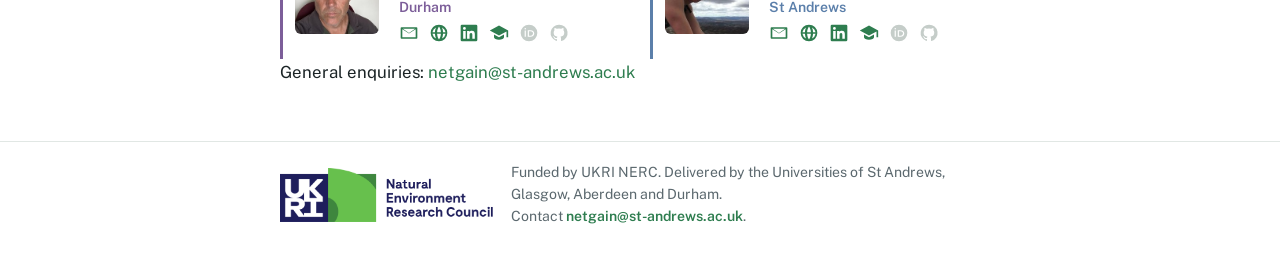
==== commit c4ed3c97: "About: affiliation in bold institution colour Co-Authored-By: Claude Fable 5.1 <noreply@anthropic.co" ====
--- a/about.html
+++ b/about.html
@@ -11,7 +11,7 @@
 <link rel="preconnect" href="https://fonts.googleapis.com">
 <link rel="preconnect" href="https://fonts.gstatic.com" crossorigin>
 <link href="https://fonts.googleapis.com/css2?family=Public+Sans:wght@400;600&display=swap" rel="stylesheet">
-<link rel="stylesheet" href="assets/site.css?v=37">
+<link rel="stylesheet" href="assets/site.css?v=38">
 </head>
 <body>
 
@@ -63,7 +63,7 @@
   </div>
 </footer>
 
-<script src="assets/common.js?v=37"></script>
-<script src="assets/team.js?v=37"></script>
+<script src="assets/common.js?v=38"></script>
+<script src="assets/team.js?v=38"></script>
 </body>
 </html>
--- a/assets/site.css
+++ b/assets/site.css
@@ -308,3 +308,9 @@
 .prose .idea h3 { margin: 0 0 4px; font-size: 1.02rem; }
 .prose .idea p { margin: 0; font-size: 0.95rem; color: var(--ink-2); }
 @media (max-width: 560px) { .ideas { grid-template-columns: 1fr; } }
+
+.affil { font-weight: 600; }
+.inst-st-andrews .affil { color: var(--inst-st-andrews); }
+.inst-glasgow .affil { color: var(--inst-glasgow); }
+.inst-aberdeen .affil { color: var(--inst-aberdeen); }
+.inst-durham .affil { color: var(--inst-durham); }
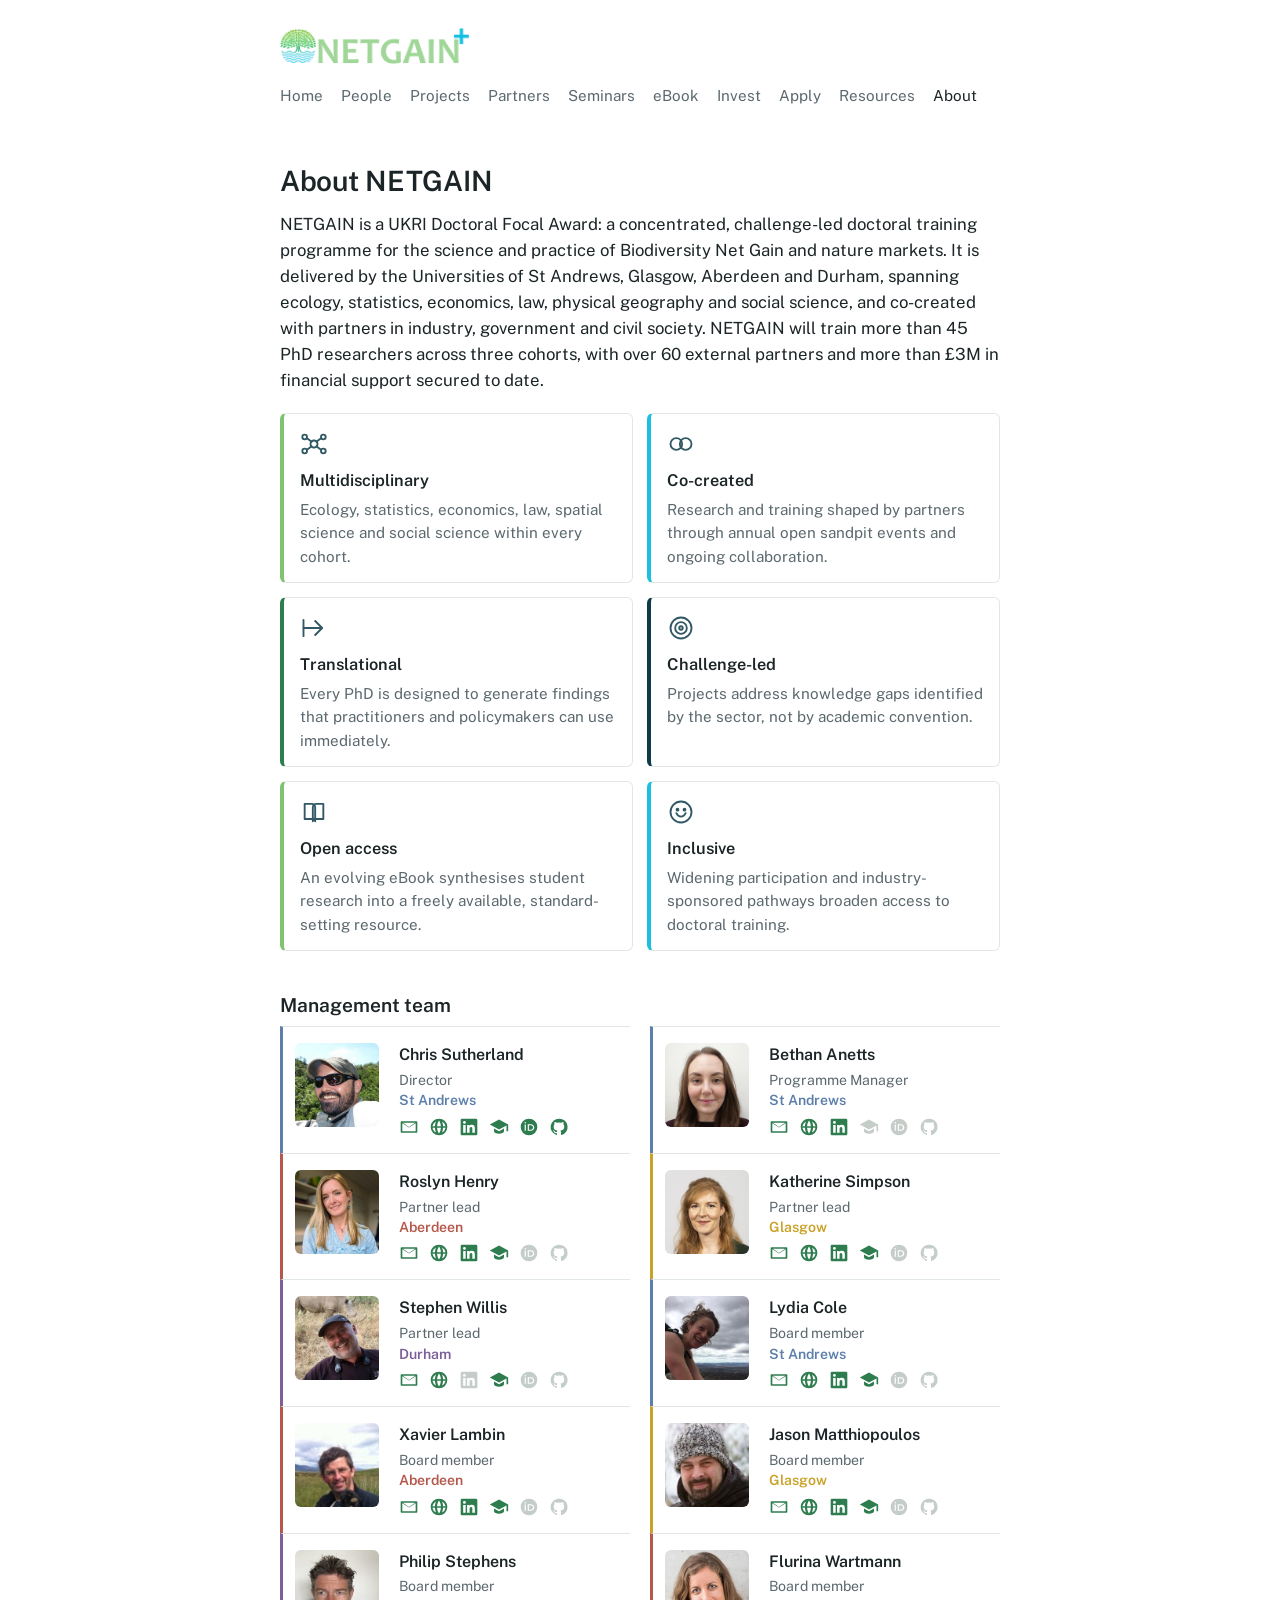
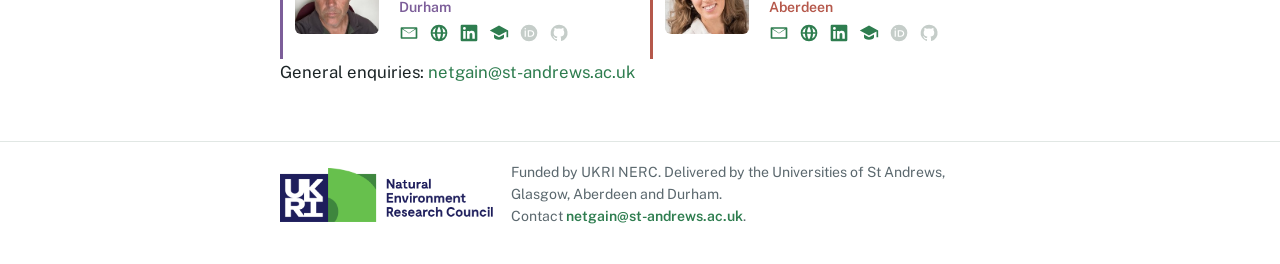
==== commit 3f52f80a: "About: fixed team order by role then surname Co-Authored-By: Claude Fable 5.1 <noreply@anthropic.com" ====
--- a/about.html
+++ b/about.html
@@ -63,7 +63,7 @@
   </div>
 </footer>
 
-<script src="assets/common.js?v=38"></script>
-<script src="assets/team.js?v=38"></script>
+<script src="assets/common.js?v=39"></script>
+<script src="assets/team.js?v=39"></script>
 </body>
 </html>
